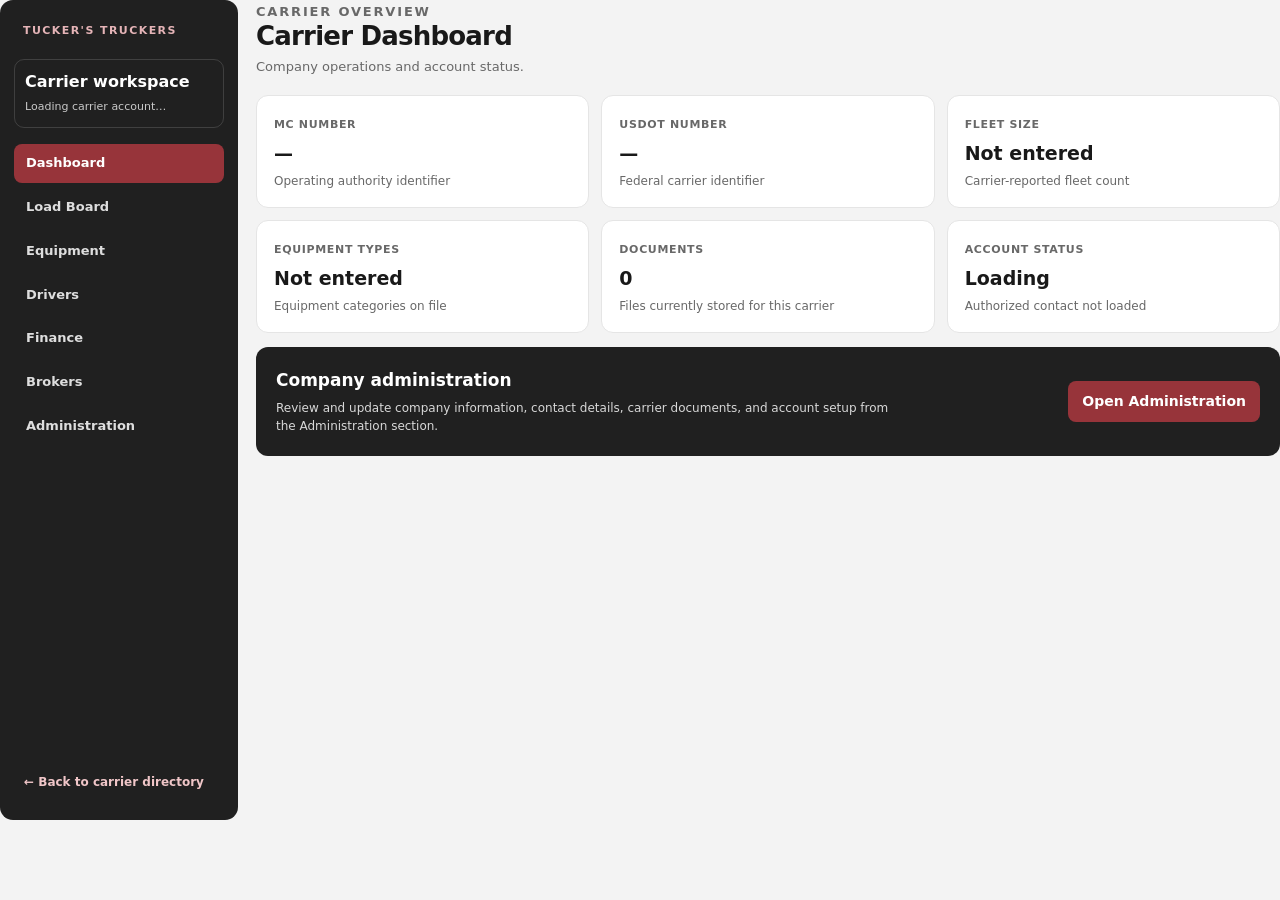
==== portal/carrier-workspace.html @ 8d275044 "Polish admin profile edit control and account email display" ====
<!doctype html>
<html lang="en"><head><meta charset="utf-8"><meta name="viewport" content="width=device-width,initial-scale=1"><meta name="robots" content="noindex,nofollow"><title>Carrier Dashboard | Tucker's Truckers</title>
<style>:root{--red:#97343a;--ink:#191919;--muted:#686868;--line:#e5e5e5}*{box-sizing:border-box}body{margin:0;background:#f5f5f5;color:var(--ink);font:14px/1.55 Inter,system-ui,sans-serif}header{background:#202020;color:#fff;padding:14px max(18px,calc((100% - 1100px)/2));display:flex;justify-content:space-between;gap:12px}header a{color:#fff}main{width:min(1100px,calc(100% - 28px));margin:25px auto}.hero,.card{background:#fff;border:1px solid var(--line);border-radius:13px;padding:21px;margin-bottom:15px}.hero{background:#202020;color:#fff}.hero h1{margin:0}.hero p{color:#ddd;margin:5px 0 0}.grid{display:grid;grid-template-columns:1fr 1fr;gap:12px}.field{min-width:0}.field.full{grid-column:1/-1}label{display:block;font-weight:750;font-size:12px;margin-bottom:5px}input,select{width:100%;font:inherit;padding:10px;border:1px solid #d6d6d6;border-radius:8px}fieldset{border:1px solid var(--line);border-radius:9px;padding:12px}.checks{display:grid;grid-template-columns:repeat(3,1fr);gap:8px}.checks label{font-weight:500;display:flex;gap:6px;align-items:center}.checks input{width:auto}.btn{font:inherit;background:var(--red);color:#fff;border:0;border-radius:8px;padding:10px 14px;font-weight:800;cursor:pointer;text-decoration:none;display:inline-block}.btn.secondary{background:#fff;color:#222;border:1px solid var(--line)}.actions{display:flex;gap:9px;flex-wrap:wrap;margin-top:14px}.notice{padding:12px;background:#f7eeee;color:#793238;border-radius:8px;margin-bottom:14px}.muted{color:var(--muted);font-size:12px}.doc{display:flex;justify-content:space-between;gap:12px;padding:10px 0;border-top:1px solid var(--line)}a{color:var(--red)}[hidden]{display:none!important}@media(max-width:650px){.grid{grid-template-columns:1fr}.field.full{grid-column:auto}.checks{grid-template-columns:1fr 1fr}}
body{background:#f3f3f3}
.carrier-workspace-shell{display:grid;grid-template-columns:238px minmax(0,1fr);gap:18px;width:100%;max-width:none;margin:0;padding:0;align-items:start}
.carrier-workspace-nav{background:#202020;color:#fff;border-radius:13px;padding:18px 14px;min-height:calc(100vh - 80px);display:flex;flex-direction:column;gap:16px}
.carrier-nav-brand{font-size:11px;font-weight:900;letter-spacing:.13em;color:#e5b4b7;padding:4px 9px}
.carrier-identity{padding:12px 10px;border:1px solid #ffffff24;border-radius:10px;min-width:0}
.carrier-identity strong{display:block;font-size:16px;line-height:1.3;overflow-wrap:anywhere}
.carrier-identity span{display:block;color:#c9c9c9;font-size:11px;margin-top:5px;overflow-wrap:anywhere}
.carrier-nav-list{display:grid;gap:5px}
.carrier-nav-button{width:100%;border:0;background:transparent;color:#dedede;text-align:left;padding:11px 12px;border-radius:8px;font:inherit;font-size:13px;font-weight:700;line-height:1.3;cursor:pointer}
.carrier-nav-button:hover{background:#ffffff12;color:#fff}
.carrier-nav-button.active{background:#97343a;color:#fff}
.carrier-nav-back{margin-top:auto;color:#f0c6c8;text-decoration:none;font-size:12px;font-weight:750;padding:10px}
.carrier-workspace-content{min-width:0}
.workspace-panel[hidden]{display:none!important}
.workspace-heading{display:flex;justify-content:space-between;align-items:flex-start;gap:16px;margin:2px 0 18px}
.workspace-heading h1{font-size:26px;line-height:1.15;margin:0 0 5px;letter-spacing:-.03em}
.workspace-heading p{margin:0;color:var(--muted);font-size:13px}
.workspace-eyebrow{color:var(--red);font-size:10px;font-weight:900;letter-spacing:.14em;margin:0 0 7px}
.summary-grid{display:grid;grid-template-columns:repeat(3,minmax(0,1fr));gap:12px;margin-bottom:14px}
.summary-card{background:#fff;border:1px solid var(--line);border-radius:12px;padding:17px;min-width:0}
.summary-card .label{color:var(--muted);font-size:11px;font-weight:800;letter-spacing:.06em;text-transform:uppercase}
.summary-card strong{display:block;font-size:19px;line-height:1.25;margin-top:7px;overflow-wrap:anywhere}
.summary-card p{margin:6px 0 0;color:var(--muted);font-size:12px;overflow-wrap:anywhere}
.dashboard-callout{background:#202020;color:#fff;border-radius:12px;padding:20px;display:flex;justify-content:space-between;align-items:center;gap:18px;margin-bottom:14px}
.dashboard-callout h2{font-size:17px;margin:0 0 5px}
.dashboard-callout p{font-size:12px;color:#d8d8d8;margin:0;max-width:620px}
.dashboard-callout .btn{white-space:nowrap}
.workspace-placeholder{background:#fff;border:1px solid var(--line);border-radius:12px;padding:24px;min-height:180px}
.workspace-placeholder h2{font-size:18px;margin:0 0 8px}
.workspace-placeholder p{color:var(--muted);font-size:13px;max-width:700px;margin:0}
.profile-summary-section+ .profile-summary-section{margin-top:20px;padding-top:18px;border-top:1px solid var(--line)}.profile-summary-section h2{font-size:15px;margin:0 0 11px}.profile-summary-grid{display:grid;grid-template-columns:repeat(3,minmax(0,1fr));gap:9px}.profile-summary-item{background:#f1f1f1;border:1px solid #e5e5e5;border-radius:9px;padding:11px 13px;min-width:0}.profile-summary-item span{display:block;color:var(--muted);font-size:10px;font-weight:800;letter-spacing:.04em;text-transform:uppercase}.profile-summary-item strong{display:block;margin-top:4px;font-size:13px;overflow-wrap:anywhere;color:#555;font-weight:700}#company-profile .card{padding:22px}#company-profile .workspace-heading{align-items:center}@media(max-width:800px){.profile-summary-grid{grid-template-columns:repeat(2,minmax(0,1fr))}}@media(max-width:520px){.profile-summary-grid{grid-template-columns:1fr}}#admin-panel .workspace-heading{margin-bottom:16px}
#admin-panel .card{margin-bottom:14px}
@media(max-width:900px){.carrier-workspace-shell{grid-template-columns:190px minmax(0,1fr)}.summary-grid{grid-template-columns:repeat(2,minmax(0,1fr))}}
@media(max-width:650px){.carrier-workspace-shell{grid-template-columns:1fr}.carrier-workspace-nav{min-height:0;padding:12px}.carrier-nav-list{grid-template-columns:repeat(2,minmax(0,1fr))}.carrier-nav-back{margin-top:0}.summary-grid{grid-template-columns:1fr}.workspace-heading{flex-direction:column}.dashboard-callout{align-items:flex-start;flex-direction:column}}
</style></head><body>
<main class="carrier-workspace-shell">
<aside class="carrier-workspace-nav" aria-label="Carrier workspace navigation">
 <div class="carrier-nav-brand">TUCKER'S TRUCKERS</div>
 <div class="carrier-identity"><strong id="title">Carrier workspace</strong><span id="subtitle">Loading carrier account…</span></div>
 <nav class="carrier-nav-list" aria-label="Carrier sections">
  <button class="carrier-nav-button active" type="button" data-panel="dashboard-panel">Dashboard</button>
  <button class="carrier-nav-button" type="button" data-panel="loads-panel">Load Board</button>
  <button class="carrier-nav-button" type="button" data-panel="equipment-panel">Equipment</button>
  <button class="carrier-nav-button" type="button" data-panel="drivers-panel">Drivers</button>
  <button class="carrier-nav-button" type="button" data-panel="finance-panel">Finance</button>
  <button class="carrier-nav-button" type="button" data-panel="brokers-panel">Brokers</button>
  <button class="carrier-nav-button" type="button" data-panel="company-profile">Administration</button>
 </nav>
 <a class="carrier-nav-back" href="carriers.html">← Back to carrier directory</a>
</aside>
<div class="carrier-workspace-content">
 <div id="notice" class="notice" hidden role="status" aria-live="polite"></div>
 <section id="dashboard-panel" class="workspace-panel">
  <div class="workspace-heading"><div><p class="workspace-eyebrow">CARRIER OVERVIEW</p><h1 id="dashboard-title">Carrier Dashboard</h1><p id="dashboard-subtitle">Company operations and account status.</p></div></div>
  <div class="summary-grid">
   <article class="summary-card"><span class="label">MC Number</span><strong id="summary-mc">—</strong><p>Operating authority identifier</p></article>
   <article class="summary-card"><span class="label">USDOT Number</span><strong id="summary-dot">—</strong><p>Federal carrier identifier</p></article>
   <article class="summary-card"><span class="label">Fleet Size</span><strong id="summary-fleet">Not entered</strong><p>Carrier-reported fleet count</p></article>
   <article class="summary-card"><span class="label">Equipment Types</span><strong id="summary-equipment">Not entered</strong><p>Equipment categories on file</p></article>
   <article class="summary-card"><span class="label">Documents</span><strong id="summary-docs">0</strong><p>Files currently stored for this carrier</p></article>
   <article class="summary-card"><span class="label">Account Status</span><strong id="summary-status">Loading</strong><p id="summary-contact">Authorized contact not loaded</p></article>
  </div>
  <div class="dashboard-callout"><div><h2>Company administration</h2><p>Review and update company information, contact details, carrier documents, and account setup from the Administration section.</p></div><button class="btn" type="button" data-open-panel="company-profile">Open Administration</button></div>
 </section>
 <section id="loads-panel" class="workspace-panel" hidden><div class="workspace-heading"><div><p class="workspace-eyebrow">OPERATIONS</p><h1>Load Board</h1><p>Loads assigned to this carrier.</p></div></div><div class="workspace-placeholder"><h2>Carrier load management is not connected yet</h2><p>This workspace section is reserved for carrier-specific loads, dispatch status, pickup and delivery details, rates, and accessorial tracking. No load records or carrier assignments are being created in this phase.</p></div></section>
 <section id="equipment-panel" class="workspace-panel" hidden><div class="workspace-heading"><div><p class="workspace-eyebrow">FLEET MANAGEMENT</p><h1>Equipment</h1><p>Individual trucks and trailers belonging to this carrier.</p></div></div><div class="workspace-placeholder"><h2>Individual equipment records are not connected yet</h2><p>The current account stores fleet size and equipment categories only. Individual truck and trailer records, VINs, plates, dimensions, photos, and documents will be added in a later phase.</p></div></section>
 <section id="drivers-panel" class="workspace-panel" hidden><div class="workspace-heading"><div><p class="workspace-eyebrow">PEOPLE</p><h1>Drivers</h1><p>Driver profiles and supporting documents.</p></div></div><div class="workspace-placeholder"><h2>Carrier-specific driver management is not connected yet</h2><p>The existing driver profile workflow is not yet connected to this selected-carrier workspace. No driver data is being displayed or changed here.</p></div></section>
 <section id="finance-panel" class="workspace-panel" hidden><div class="workspace-heading"><div><p class="workspace-eyebrow">FINANCIALS</p><h1>Revenue</h1><p>Weekly, monthly, and yearly company revenue with driver-level summaries.</p></div></div><div class="workspace-placeholder"><h2>Revenue reporting is not connected yet</h2><p>Weekly, monthly, yearly, and driver-level revenue summaries require completed load records and a carrier-scoped reporting data model.</p></div></section>
 <section id="brokers-panel" class="workspace-panel" hidden><div class="workspace-heading"><div><p class="workspace-eyebrow">RELATIONSHIPS</p><h1>Brokers</h1><p>Broker history, performance, and preferred contacts.</p></div></div><div class="workspace-placeholder"><h2>Broker history is not connected yet</h2><p>This section will eventually organize broker activity, load count, revenue, RPM, contacts, and carrier preferences. No broker records are currently stored in this workspace.</p></div></section>
 <section id="load-lookup-panel" class="workspace-panel" hidden><div class="workspace-heading"><div><p class="workspace-eyebrow">LOAD SEARCH</p><h1>Load Lookup</h1><p>Search loads using pickup, delivery, date, broker, PO number, distance, and rate-per-mile filters.</p></div></div><div class="workspace-placeholder"><h2>Historical and live load lookup is not connected yet</h2><p>Search filters and load records will be connected after the carrier-scoped load data model and load-board provider are configured.</p></div></section>
 <section id="dispatch-invoices-panel" class="workspace-panel" hidden><div class="workspace-heading"><div><p class="workspace-eyebrow">FINANCE</p><h1>Dispatch Invoices</h1><p>Invoice dates, due dates, amounts, and itemized load receipts.</p></div></div><div class="workspace-placeholder"><h2>Dispatch invoice history is not connected yet</h2><p>Carrier-visible invoice records and itemized load receipts require the dispatch billing workflow and carrier-scoped invoice access.</p></div></section>
 <section id="factoring-invoices-panel" class="workspace-panel" hidden><div class="workspace-heading"><div><p class="workspace-eyebrow">FINANCE</p><h1>Factoring Invoices</h1><p>Delivered loads ready to submit to the carrier's factoring company.</p></div></div><div class="workspace-placeholder"><h2>Factoring-ready load records are not connected yet</h2><p>Delivery date, broker, broker MC, PO number, amount, and notes will appear when factoring eligibility and load paperwork are connected.</p></div></section>
 <section id="expenses-panel" class="workspace-panel" hidden><div class="workspace-heading"><div><p class="workspace-eyebrow">FINANCE</p><h1>Expenses</h1><p>Company and driver expense records.</p></div></div><div class="workspace-placeholder"><h2>Expense tracking is not connected yet</h2><p>Expense entries, categories, dates, notes, and receipt uploads require a carrier-scoped expense workflow.</p></div></section>
 <section id="preferred-contacts-panel" class="workspace-panel" hidden><div class="workspace-heading"><div><p class="workspace-eyebrow">BROKER NETWORK</p><h1>Preferred Contacts</h1><p>Save broker and brokerage contacts, phone numbers, email addresses, and notes about preferred lanes or consistent freight.</p></div></div><div class="workspace-placeholder"><h2>Preferred broker contacts are not connected yet</h2><p>Saved contacts and relationship notes will be available after the carrier contact book is connected.</p></div></section>
 <section id="company-profile" class="workspace-panel" hidden>
  <div class="workspace-heading"><div><p class="workspace-eyebrow">ADMINISTRATION</p><h1>Company Profile</h1><p>Approved company and primary account-holder information for this carrier.</p></div><button class="btn secondary" type="button" id="edit-profile" title="Edit company profile" aria-label="Edit company profile">✎</button></div>
  <section class="card">
   <div id="profile-summary" class="profile-summary-grid"><div class="muted">Loading company information…</div></div>
   <form id="profile-form" hidden>
    <div class="grid">
     <div class="field"><label>Company name</label><input id="business_name"></div><div class="field"><label>DBA name</label><input id="dba_name"></div>
     <div class="field"><label>MC number</label><input id="mc_number"></div><div class="field"><label>USDOT number</label><input id="dot_number"></div>
     <div class="field"><label>Primary account holder</label><input id="contact_name"></div><div class="field"><label>Portal account email</label><input id="account_email" type="email" disabled></div>
     <div class="field"><label>Business phone</label><input id="phone"></div><div class="field"><label>Business email</label><input id="fmcsa_email" type="email"></div>
     <div class="field full"><label>Business address</label><input id="fmcsa_address"></div>
     <div class="field"><label>Account holder phone</label><input id="personal_phone"></div><div class="field"><label>Account holder email</label><input id="personal_email" type="email"></div>
     <div class="field full"><label>Account holder mailing address</label><input id="personal_address"></div>
     <div class="field"><label>Fleet size</label><input id="fleet_size" type="number" min="1"></div><div class="field"><label>Secondary phone</label><input id="secondary_phone"></div>
     <div class="field full"><fieldset><legend>Equipment types</legend><div class="checks" id="equipment"></div></fieldset></div>
    </div>
    <div class="actions"><button class="btn" type="submit" id="save">Save changes</button><button class="btn secondary" type="button" id="cancel-profile-edit">Cancel</button><button class="btn secondary" type="button" id="send-email" hidden>Send setup email</button></div>
   </form>
  </section>
 </section>
 <section id="company-documents" class="workspace-panel" hidden>
  <div class="workspace-heading"><div><p class="workspace-eyebrow">ADMINISTRATION</p><h1>Company Documents</h1><p>Review and manage documents stored against this carrier account.</p></div></div>
  <section class="card" id="carrier-documents-card"><h2>Carrier documents &amp; paperwork</h2><p class="muted">COIs, W-9s, authority documents, signed agreements, NOAs, cab cards, and other carrier files.</p>
   <div class="grid"><div class="field"><label>Document type</label><select id="doc-type"><option value="insurance">Certificate of Insurance</option><option value="w9">W-9</option><option value="operating_authority">Operating Authority</option><option value="voided_check">Voided Check</option><option value="noa">Notice of Assignment</option><option value="cab_card">Cab Card</option><option value="additional_certificate">Additional Certificate</option><option value="other">Signed Carrier Agreement / Other</option></select></div><div class="field"><label>Choose file</label><input id="doc-file" type="file" accept=".pdf,.jpg,.jpeg,.png"></div></div>
   <div class="actions"><button class="btn" id="upload" type="button">Upload document</button></div><div id="documents" style="margin-top:14px"></div>
  </section>
  <section class="card" id="approval-card" hidden><h2>Self-submitted carrier approval</h2><p class="muted">Review the submitted information above, upload the signed agreement under Documents, then approve access here. No password setup email is required for this workflow.</p><div class="actions"><button class="btn" id="approve" type="button">Approve carrier &amp; unlock portal</button></div></section>
 </section>
</div></main>
<script type="module">import{createClient}from'https://esm.sh/@supabase/supabase-js@2';const s=createClient('https://bvrlpwkzqmqfcupqjugf.supabase.co','sb_publishable_rK1mYtBCgePRh9gqrn_hwA_7a_zxOLZ');const $=id=>document.getElementById(id);const id=new URLSearchParams(location.search).get('id');const equipmentOptions=['Dry Van','Reefer','Flatbed','Conestoga','Hot Shot','Tanker','Box Truck','Power Only'];let profile=null,onboarding=null,documentCount=0,accountEmail='';function note(t,err=false){$('notice').textContent=t;$('notice').hidden=false;$('notice').style.background=err?'#fff0f0':'#f7eeee'}function updateOverview(){
 const p=profile||{};
 $('dashboard-title').textContent=p.business_name||'Carrier Dashboard';
 $('dashboard-subtitle').textContent='Company workspace'+(p.business_name?' for '+p.business_name:'')+'.';
 $('summary-mc').textContent=p.mc_number||'—';
 $('summary-dot').textContent=p.dot_number||'—';
 $('summary-fleet').textContent=p.fleet_size?String(p.fleet_size):'Not entered';
 const equipment=p.equipment||p.equipment_types||[];
 $('summary-equipment').textContent=equipment.length?equipment.join(', '):'Not entered';
 $('summary-docs').textContent=String(documentCount);
 $('summary-status').textContent=onboarding?.review_status==='approved'?'Approved':onboarding?.review_status==='pending'?'Pending approval':p.onboarding_mode==='admin_assisted'?'Manual setup':'Account on file';
 $('summary-contact').textContent=p.contact_name||p.contact_email||'Contact not entered';
}
function renderProfileSummary(){
 const box=$('profile-summary');if(!box)return;box.replaceChildren();
 const groups=[
  ['Company information',[['Legal business name',profile?.business_name],['DBA',profile?.dba_name],['MC number',profile?.mc_number],['USDOT number',profile?.dot_number],['Business address',profile?.fmcsa_address],['Business phone',profile?.phone],['Business email',profile?.fmcsa_email]]],
  ['Primary account holder',[['Name',profile?.contact_name],['Portal login email',$('account_email')?.value],['Personal email',profile?.personal_email||profile?.contact_email],['Phone',profile?.personal_phone||profile?.cell_phone],['Mailing address',profile?.personal_address||profile?.mailing_address]]]
 ];
 for(const [heading,fields] of groups){const section=document.createElement('section');section.className='profile-summary-section';const h=document.createElement('h2');h.textContent=heading;section.append(h);const grid=document.createElement('div');grid.className='profile-summary-grid';for(const [label,value] of fields){const item=document.createElement('div');item.className='profile-summary-item';const name=document.createElement('span');name.textContent=label;const val=document.createElement('strong');val.textContent=value||'Not provided';item.append(name,val);grid.append(item)}section.append(grid);box.append(section)}
}
function fillProfileForm(){
 for(const key of ['business_name','dba_name','mc_number','dot_number','contact_name','phone','fmcsa_email','fmcsa_address','personal_phone','personal_email','personal_address','fleet_size','secondary_phone'])$(key).value=profile?.[key]??'';
 $('account_email').value=accountEmail||$('account_email').value;
 $('equipment').querySelectorAll('input').forEach(input=>input.checked=(profile?.equipment||profile?.equipment_types||[]).includes(input.value));
}
$('edit-profile').addEventListener('click',()=>{$('profile-form').hidden=false;$('profile-summary').hidden=true;$('edit-profile').hidden=true;fillProfileForm()});
$('cancel-profile-edit').addEventListener('click',()=>{$('profile-form').hidden=true;$('profile-summary').hidden=false;$('edit-profile').hidden=false;fillProfileForm()});
function showWorkspacePanel(panelId){
 document.querySelectorAll('.workspace-panel').forEach(panel=>{panel.hidden=panel.id!==panelId});
 document.querySelectorAll('.carrier-nav-button').forEach(button=>button.classList.toggle('active',button.dataset.panel===panelId));
}
window.addEventListener('message',event=>{
 if(event.origin!==window.location.origin||event.data?.type!=='carrier-workspace:navigate')return;
 showWorkspacePanel(event.data.panelId);
});
document.querySelectorAll('.carrier-nav-button').forEach(button=>button.addEventListener('click',()=>showWorkspacePanel(button.dataset.panel)));
document.querySelectorAll('[data-open-panel]').forEach(button=>button.addEventListener('click',()=>showWorkspacePanel(button.dataset.openPanel)));
showWorkspacePanel('dashboard-panel');
async function init(){if(!id){note('Carrier ID is missing.',true);return}const {data:{session}}=await s.auth.getSession();if(!session){location.replace('index.html');return}const {data:a}=await s.rpc('is_portal_admin');if(a!==true){document.querySelector('main').textContent='Administrator access required.';return}const {data:p,error}=await s.from('carrier_profiles').select('*').eq('user_id',id).maybeSingle();if(error||!p){note(error?.message||'Carrier record not found.',true);return}profile=p;const {data:o}=await s.from('carrier_onboarding').select('*').eq('user_id',id).maybeSingle();onboarding=o;$('title').textContent=p.business_name||'Carrier workspace';$('subtitle').textContent='MC '+(p.mc_number||'—')+' · USDOT '+(p.dot_number||'—')+' · '+(o?.review_status==='pending'?'Pending approval':o?.review_status==='approved'?'Approved':p.onboarding_mode==='admin_assisted'?'Manually added':'Self-service');const {data:{user:authUser}}=await s.auth.getUser();for(const key of ['business_name','dba_name','mc_number','dot_number','contact_name','phone','fmcsa_email','fmcsa_address','personal_phone','personal_email','personal_address','fleet_size','secondary_phone'])$(key).value=p[key]??'';accountEmail=authUser?.email||p.contact_email||'';$('account_email').value=accountEmail;for(const v of equipmentOptions){const label=document.createElement('label');const input=document.createElement('input');input.type='checkbox';input.value=v;input.checked=(p.equipment||p.equipment_types||[]).includes(v);label.append(input,document.createTextNode(v));$('equipment').append(label)}const selfSubmitted=p.onboarding_mode!=='admin_assisted'&&!!o;$('approval-card').hidden=!(selfSubmitted&&o.review_status==='pending');$('send-email').hidden=p.onboarding_mode!=='admin_assisted';renderProfileSummary();await loadDocs();updateOverview()}async function loadDocs(){const {data,error}=await s.from('carrier_documents').select('id,document_type,file_name,file_path,uploaded_at').eq('user_id',id).order('uploaded_at',{ascending:false});const box=$('documents');box.replaceChildren();if(error){box.textContent=error.message;documentCount=0;updateOverview();return}documentCount=data?.length||0;updateOverview();if(!data?.length){box.textContent='No documents uploaded yet.';return}for(const d of data){const row=document.createElement('div');row.className='doc';const name=document.createElement('span');name.textContent=d.file_name+' · '+d.document_type;const a=document.createElement('a');a.href='#';a.textContent='Open';a.onclick=async e=>{e.preventDefault();const {data:u,error}=await s.storage.from('carrier-documents').createSignedUrl(d.file_path,300);if(error)note(error.message,true);else window.open(u.signedUrl,'_blank','noopener')};row.append(name,a);box.append(row)}}$('profile-form').addEventListener('submit',async e=>{e.preventDefault();const payload={};for(const key of ['business_name','dba_name','mc_number','dot_number','contact_name','phone','fmcsa_email','fmcsa_address','personal_phone','personal_email','personal_address','secondary_phone'])payload[key]=$(key).value.trim()||null;payload.fleet_size=$('fleet_size').value?Number($('fleet_size').value):null;payload.equipment=[...$('equipment').querySelectorAll('input:checked')].map(x=>x.value);const {error}=await s.from('carrier_profiles').update({...payload,updated_at:new Date().toISOString()}).eq('user_id',id);if(error)note('Could not save carrier details: '+error.message,true);else{note('Carrier details saved.');profile={...profile,...payload};$('title').textContent=payload.business_name||'Carrier workspace';renderProfileSummary();$('profile-form').hidden=true;$('profile-summary').hidden=false;$('edit-profile').hidden=false;updateOverview()}});$('upload').addEventListener('click',async()=>{const f=$('doc-file').files[0];if(!f)return note('Choose a file first.',true);if(!['application/pdf','image/jpeg','image/png'].includes(f.type)||f.size>50*1024*1024)return note('Use a PDF, JPG, or PNG no larger than 50 MB.',true);const path=id+'/'+$('doc-type').value+'-'+crypto.randomUUID()+'-'+f.name.replace(/[^a-zA-Z0-9._-]+/g,'-');const {error:u}=await s.storage.from('carrier-documents').upload(path,f,{contentType:f.type,upsert:false});if(u)return note(u.message,true);const storedName=$('doc-type').value==='other'?'SIGNED-AGREEMENT__'+f.name:f.name;const {error:d}=await s.from('carrier_documents').insert({user_id:id,document_type:$('doc-type').value,file_name:storedName,file_path:path,content_type:f.type});if(d){await s.storage.from('carrier-documents').remove([path]);return note(d.message,true)}$('doc-file').value='';note('Document uploaded.');await loadDocs()});$('approve').addEventListener('click',async()=>{const {data:docs}=await s.from('carrier_documents').select('id').eq('user_id',id).like('file_name','SIGNED-AGREEMENT__%');if(!docs?.length)return note('Upload the signed carrier agreement first using “Signed Carrier Agreement”.',true);const now=new Date().toISOString();const {error:p}=await s.from('portal_setup_progress').upsert({user_id:id,agreement_status:'signed',agreement_signed_at:now,updated_at:now},{onConflict:'user_id'});if(p)return note('Agreement progress could not be saved: '+p.message,true);const {error:a}=await s.from('carrier_onboarding').update({agreement_complete:true,review_status:'approved',updated_at:now}).eq('user_id',id);if(a)return note('Carrier approval failed: '+a.message,true);note('Carrier approved. Portal access is now unlocked.');$('approval-card').hidden=true;onboarding={...(onboarding||{}),review_status:'approved'};$('subtitle').textContent='Approved';updateOverview()});$('send-email').addEventListener('click',async()=>{if(!confirm('Send a password setup email to '+($('account_email').value||'this carrier')+'?'))return;const {data,error}=await s.functions.invoke('admin-provision-account',{body:{action:'send_setup_email',target_user_id:id}});if(error||data?.error)return note(data?.error||error.message,true);note('Password setup email requested. Confirm delivery with the carrier.');});await init();</script></body></html>
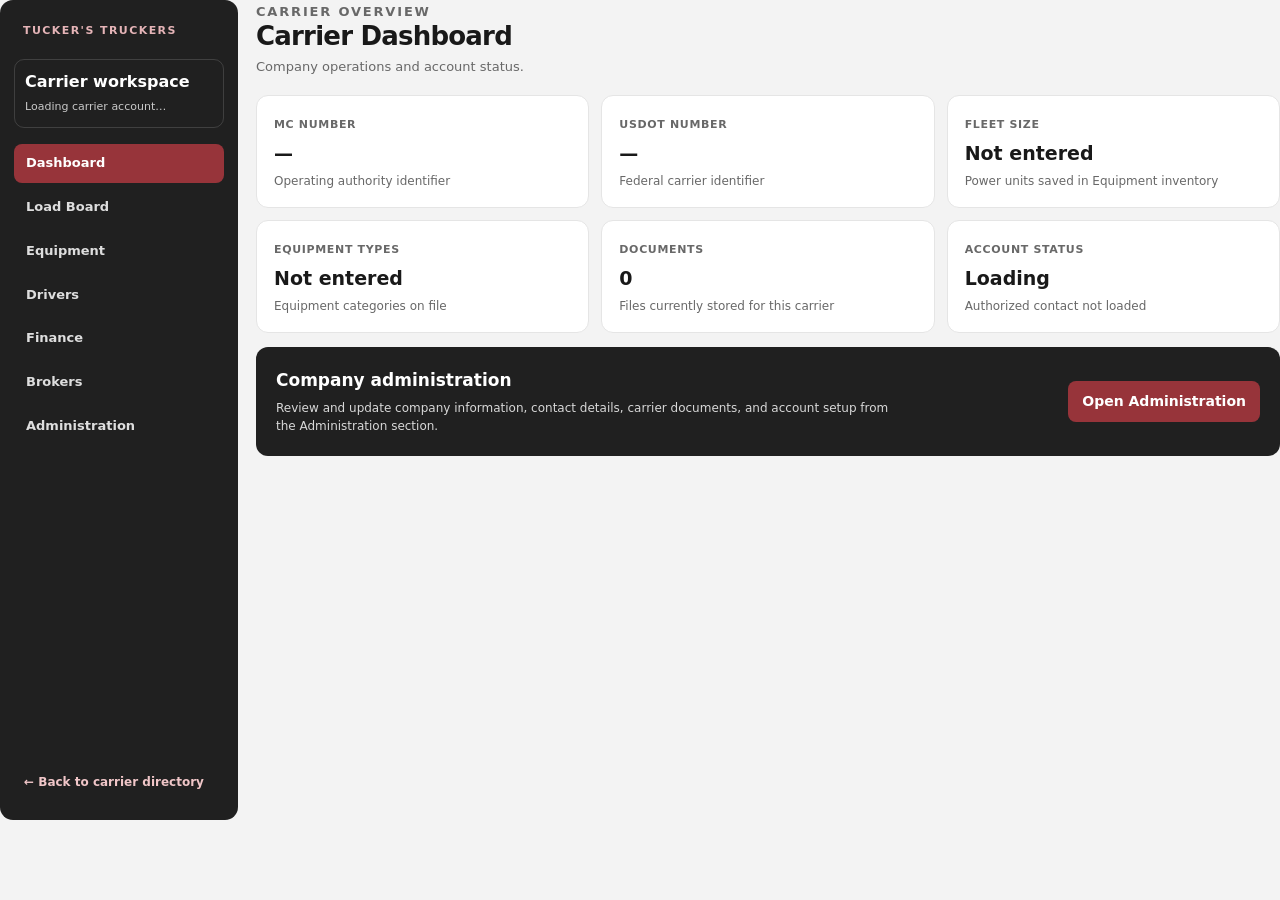
==== commit f31421e1: "Derive fleet size from equipment and split account holder address" ====
--- a/portal/carrier-workspace.html
+++ b/portal/carrier-workspace.html
@@ -1,5 +1,5 @@
 <!doctype html>
-<html lang="en"><head><meta charset="utf-8"><meta name="viewport" content="width=device-width,initial-scale=1"><meta name="robots" content="noindex,nofollow"><title>Carrier Dashboard | Tucker's Truckers</title>
+<html lang="en"><head><meta charset="utf-8"><meta name="viewport" content="width=device-width,initial-scale=1"><meta name="robots" content="noindex,nofollow"><title>Carrier Dashboard | Tucker's Truckers</title><link rel="stylesheet" href="load-board.css">
 <style>:root{--red:#97343a;--ink:#191919;--muted:#686868;--line:#e5e5e5}*{box-sizing:border-box}body{margin:0;background:#f5f5f5;color:var(--ink);font:14px/1.55 Inter,system-ui,sans-serif}header{background:#202020;color:#fff;padding:14px max(18px,calc((100% - 1100px)/2));display:flex;justify-content:space-between;gap:12px}header a{color:#fff}main{width:min(1100px,calc(100% - 28px));margin:25px auto}.hero,.card{background:#fff;border:1px solid var(--line);border-radius:13px;padding:21px;margin-bottom:15px}.hero{background:#202020;color:#fff}.hero h1{margin:0}.hero p{color:#ddd;margin:5px 0 0}.grid{display:grid;grid-template-columns:1fr 1fr;gap:12px}.field{min-width:0}.field.full{grid-column:1/-1}label{display:block;font-weight:750;font-size:12px;margin-bottom:5px}input,select{width:100%;font:inherit;padding:10px;border:1px solid #d6d6d6;border-radius:8px}fieldset{border:1px solid var(--line);border-radius:9px;padding:12px}.checks{display:grid;grid-template-columns:repeat(3,1fr);gap:8px}.checks label{font-weight:500;display:flex;gap:6px;align-items:center}.checks input{width:auto}.btn{font:inherit;background:var(--red);color:#fff;border:0;border-radius:8px;padding:10px 14px;font-weight:800;cursor:pointer;text-decoration:none;display:inline-block}.btn.secondary{background:#fff;color:#222;border:1px solid var(--line)}.actions{display:flex;gap:9px;flex-wrap:wrap;margin-top:14px}.notice{padding:12px;background:#f7eeee;color:#793238;border-radius:8px;margin-bottom:14px}.muted{color:var(--muted);font-size:12px}.doc{display:flex;justify-content:space-between;gap:12px;padding:10px 0;border-top:1px solid var(--line)}a{color:var(--red)}[hidden]{display:none!important}@media(max-width:650px){.grid{grid-template-columns:1fr}.field.full{grid-column:auto}.checks{grid-template-columns:1fr 1fr}}
 body{background:#f3f3f3}
 .carrier-workspace-shell{display:grid;grid-template-columns:238px minmax(0,1fr);gap:18px;width:100%;max-width:none;margin:0;padding:0;align-items:start}
@@ -58,16 +58,16 @@
   <div class="summary-grid">
    <article class="summary-card"><span class="label">MC Number</span><strong id="summary-mc">—</strong><p>Operating authority identifier</p></article>
    <article class="summary-card"><span class="label">USDOT Number</span><strong id="summary-dot">—</strong><p>Federal carrier identifier</p></article>
-   <article class="summary-card"><span class="label">Fleet Size</span><strong id="summary-fleet">Not entered</strong><p>Carrier-reported fleet count</p></article>
+   <article class="summary-card"><span class="label">Fleet Size</span><strong id="summary-fleet">Not entered</strong><p>Power units saved in Equipment inventory</p></article>
    <article class="summary-card"><span class="label">Equipment Types</span><strong id="summary-equipment">Not entered</strong><p>Equipment categories on file</p></article>
    <article class="summary-card"><span class="label">Documents</span><strong id="summary-docs">0</strong><p>Files currently stored for this carrier</p></article>
    <article class="summary-card"><span class="label">Account Status</span><strong id="summary-status">Loading</strong><p id="summary-contact">Authorized contact not loaded</p></article>
   </div>
   <div class="dashboard-callout"><div><h2>Company administration</h2><p>Review and update company information, contact details, carrier documents, and account setup from the Administration section.</p></div><button class="btn" type="button" data-open-panel="company-profile">Open Administration</button></div>
  </section>
- <section id="loads-panel" class="workspace-panel" hidden><div class="workspace-heading"><div><p class="workspace-eyebrow">OPERATIONS</p><h1>Load Board</h1><p>Loads assigned to this carrier.</p></div></div><div class="workspace-placeholder"><h2>Carrier load management is not connected yet</h2><p>This workspace section is reserved for carrier-specific loads, dispatch status, pickup and delivery details, rates, and accessorial tracking. No load records or carrier assignments are being created in this phase.</p></div></section>
- <section id="equipment-panel" class="workspace-panel" hidden><div class="workspace-heading"><div><p class="workspace-eyebrow">FLEET MANAGEMENT</p><h1>Equipment</h1><p>Individual trucks and trailers belonging to this carrier.</p></div></div><div class="workspace-placeholder"><h2>Individual equipment records are not connected yet</h2><p>The current account stores fleet size and equipment categories only. Individual truck and trailer records, VINs, plates, dimensions, photos, and documents will be added in a later phase.</p></div></section>
- <section id="drivers-panel" class="workspace-panel" hidden><div class="workspace-heading"><div><p class="workspace-eyebrow">PEOPLE</p><h1>Drivers</h1><p>Driver profiles and supporting documents.</p></div></div><div class="workspace-placeholder"><h2>Carrier-specific driver management is not connected yet</h2><p>The existing driver profile workflow is not yet connected to this selected-carrier workspace. No driver data is being displayed or changed here.</p></div></section>
+ <section id="loads-panel" class="workspace-panel" hidden><div id="load-board-root"></div></section>
+ <section id="equipment-panel" class="workspace-panel" hidden><div class="workspace-heading"><div><p class="workspace-eyebrow">FLEET MANAGEMENT</p><h1>Equipment</h1><p>Individual trucks and trailers belonging to this carrier.</p></div></div><div id="fleet-equipment-root"></div></section>
+ <section id="drivers-panel" class="workspace-panel" hidden><div class="workspace-heading"><div><p class="workspace-eyebrow">PEOPLE</p><h1>Drivers</h1><p>Driver profiles and supporting documents.</p></div></div><div id="fleet-driver-root"></div></section>
  <section id="finance-panel" class="workspace-panel" hidden><div class="workspace-heading"><div><p class="workspace-eyebrow">FINANCIALS</p><h1>Revenue</h1><p>Weekly, monthly, and yearly company revenue with driver-level summaries.</p></div></div><div class="workspace-placeholder"><h2>Revenue reporting is not connected yet</h2><p>Weekly, monthly, yearly, and driver-level revenue summaries require completed load records and a carrier-scoped reporting data model.</p></div></section>
  <section id="brokers-panel" class="workspace-panel" hidden><div class="workspace-heading"><div><p class="workspace-eyebrow">RELATIONSHIPS</p><h1>Brokers</h1><p>Broker history, performance, and preferred contacts.</p></div></div><div class="workspace-placeholder"><h2>Broker history is not connected yet</h2><p>This section will eventually organize broker activity, load count, revenue, RPM, contacts, and carrier preferences. No broker records are currently stored in this workspace.</p></div></section>
  <section id="load-lookup-panel" class="workspace-panel" hidden><div class="workspace-heading"><div><p class="workspace-eyebrow">LOAD SEARCH</p><h1>Load Lookup</h1><p>Search loads using pickup, delivery, date, broker, PO number, distance, and rate-per-mile filters.</p></div></div><div class="workspace-placeholder"><h2>Historical and live load lookup is not connected yet</h2><p>Search filters and load records will be connected after the carrier-scoped load data model and load-board provider are configured.</p></div></section>
@@ -78,6 +78,19 @@
  <section id="company-profile" class="workspace-panel" hidden>
   <div class="workspace-heading"><div><p class="workspace-eyebrow">ADMINISTRATION</p><h1>Company Profile</h1><p>Approved company and primary account-holder information for this carrier.</p></div><button class="btn secondary" type="button" id="edit-profile" title="Edit company profile" aria-label="Edit company profile">✎</button></div>
   <section class="card">
+   <section class="profile-branding" aria-labelledby="company-logo-heading" style="padding:0 0 18px;margin:0 0 18px;border-bottom:1px solid var(--line)">
+    <h2 id="company-logo-heading">Company Logo</h2>
+    <p class="muted">Upload a PNG or JPG company logo (maximum 5 MB). This logo appears in the carrier’s Dashboard Hero Banner in place of the truck photo.</p>
+    <div style="display:flex;align-items:center;gap:16px;flex-wrap:wrap;margin:12px 0">
+     <img id="company-logo-preview" alt="Current carrier company logo" hidden style="width:180px;height:100px;object-fit:contain;border:1px solid var(--line);border-radius:9px;padding:8px;background:#202020">
+     <span id="company-logo-empty" class="muted">No company logo uploaded.</span>
+    </div>
+    <div class="grid" style="grid-template-columns:minmax(0,1fr) auto;align-items:end">
+     <div class="field"><label for="company-logo-file">Company Logo file</label><input id="company-logo-file" type="file" accept=".png,.jpg,.jpeg,image/png,image/jpeg"></div>
+     <div class="actions" style="margin:0"><button class="btn" id="company-logo-upload" type="button">Upload logo</button><button class="btn secondary" id="company-logo-remove" type="button" hidden>Remove logo</button></div>
+    </div>
+    <p id="company-logo-status" class="muted" role="status" style="margin:10px 0 0"></p>
+   </section>
    <div id="profile-summary" class="profile-summary-grid"><div class="muted">Loading company information…</div></div>
    <form id="profile-form" hidden>
     <div class="grid">
@@ -87,8 +100,11 @@
      <div class="field"><label>Business phone</label><input id="phone"></div><div class="field"><label>Business email</label><input id="fmcsa_email" type="email"></div>
      <div class="field full"><label>Business address</label><input id="fmcsa_address"></div>
      <div class="field"><label>Account holder phone</label><input id="personal_phone"></div><div class="field"><label>Account holder email</label><input id="personal_email" type="email"></div>
-     <div class="field full"><label>Account holder mailing address</label><input id="personal_address"></div>
-     <div class="field"><label>Fleet size</label><input id="fleet_size" type="number" min="1"></div><div class="field"><label>Secondary phone</label><input id="secondary_phone"></div>
+     <div class="field"><label>Account holder street address</label><input id="personal_address_street" autocomplete="address-line1"></div>
+     <div class="field"><label>Account holder city</label><input id="personal_address_city" autocomplete="address-level2"></div>
+     <div class="field"><label>Account holder state</label><input id="personal_address_state" maxlength="2" autocomplete="address-level1"></div>
+     <div class="field"><label>Account holder ZIP code</label><input id="personal_address_zip" autocomplete="postal-code"></div>
+     <div class="field"><label>Secondary phone</label><input id="secondary_phone"></div>
      <div class="field full"><fieldset><legend>Equipment types</legend><div class="checks" id="equipment"></div></fieldset></div>
     </div>
     <div class="actions"><button class="btn" type="submit" id="save">Save changes</button><button class="btn secondary" type="button" id="cancel-profile-edit">Cancel</button><button class="btn secondary" type="button" id="send-email" hidden>Send setup email</button></div>
@@ -104,19 +120,58 @@
   <section class="card" id="approval-card" hidden><h2>Self-submitted carrier approval</h2><p class="muted">Review the submitted information above, upload the signed agreement under Documents, then approve access here. No password setup email is required for this workflow.</p><div class="actions"><button class="btn" id="approve" type="button">Approve carrier &amp; unlock portal</button></div></section>
  </section>
 </div></main>
-<script type="module">import{createClient}from'https://esm.sh/@supabase/supabase-js@2';const s=createClient('https://bvrlpwkzqmqfcupqjugf.supabase.co','sb_publishable_rK1mYtBCgePRh9gqrn_hwA_7a_zxOLZ');const $=id=>document.getElementById(id);const id=new URLSearchParams(location.search).get('id');const equipmentOptions=['Dry Van','Reefer','Flatbed','Conestoga','Hot Shot','Tanker','Box Truck','Power Only'];let profile=null,onboarding=null,documentCount=0,accountEmail='';function note(t,err=false){$('notice').textContent=t;$('notice').hidden=false;$('notice').style.background=err?'#fff0f0':'#f7eeee'}function updateOverview(){
+<script type="module">import{createClient}from'https://esm.sh/@supabase/supabase-js@2';import{initFleetManager}from'./fleet-manager.js';import{initLoadBoard}from'./load-board.js';const s=createClient('https://bvrlpwkzqmqfcupqjugf.supabase.co','sb_publishable_rK1mYtBCgePRh9gqrn_hwA_7a_zxOLZ');const $=id=>document.getElementById(id);const id=new URLSearchParams(location.search).get('id');const equipmentOptions=['Dry Van','Reefer','Flatbed','Conestoga','Hot Shot','Tanker','Box Truck','Power Only'];let profile=null,onboarding=null,documentCount=0,accountEmail='',fleetSize=0;
+function splitMailingAddress(value=''){const parts=String(value||'').split(',').map(x=>x.trim()).filter(Boolean);if(!parts.length)return {street:'',city:'',state:'',zip:''};let street='',city='',stateZip='';if(parts.length>=3){street=parts.slice(0,-2).join(', ');city=parts[parts.length-2];stateZip=parts[parts.length-1];}else if(parts.length===2){city=parts[0];stateZip=parts[1];}else{street=parts[0];}const m=stateZip.match(/^([A-Za-z]{2})\s*(.*)$/);return {street,city,state:m?.[1]||'',zip:m?.[2]||''};}
+function joinMailingAddress(street,city,state,zip){return [street.trim(),city.trim(),[state.trim().toUpperCase(),zip.trim()].filter(Boolean).join(' ')].filter(Boolean).join(', ');}
+function updateFleetMetric(count){fleetSize=Number(count)||0;$('summary-fleet').textContent=String(fleetSize);}function note(t,err=false){$('notice').textContent=t;$('notice').hidden=false;$('notice').style.background=err?'#fff0f0':'#f7eeee'}function updateOverview(){
  const p=profile||{};
  $('dashboard-title').textContent=p.business_name||'Carrier Dashboard';
  $('dashboard-subtitle').textContent='Company workspace'+(p.business_name?' for '+p.business_name:'')+'.';
  $('summary-mc').textContent=p.mc_number||'—';
  $('summary-dot').textContent=p.dot_number||'—';
- $('summary-fleet').textContent=p.fleet_size?String(p.fleet_size):'Not entered';
+ $('summary-fleet').textContent=String(fleetSize);
  const equipment=p.equipment||p.equipment_types||[];
  $('summary-equipment').textContent=equipment.length?equipment.join(', '):'Not entered';
  $('summary-docs').textContent=String(documentCount);
  $('summary-status').textContent=onboarding?.review_status==='approved'?'Approved':onboarding?.review_status==='pending'?'Pending approval':p.onboarding_mode==='admin_assisted'?'Manual setup':'Account on file';
  $('summary-contact').textContent=p.contact_name||p.contact_email||'Contact not entered';
 }
+
+async function loadCompanyLogo(){
+ const preview=$('company-logo-preview'),empty=$('company-logo-empty'),remove=$('company-logo-remove');
+ preview.hidden=true;preview.removeAttribute('src');empty.hidden=false;remove.hidden=true;
+ const {data:branding,error}=await s.from('carrier_branding').select('logo_path').eq('user_id',id).maybeSingle();
+ if(error){$('company-logo-status').textContent='Could not load company logo: '+error.message;return null}
+ if(!branding?.logo_path){$('company-logo-status').textContent='';return null}
+ const {data:link,error:linkError}=await s.storage.from('carrier-documents').createSignedUrl(branding.logo_path,3600);
+ if(linkError){$('company-logo-status').textContent='Could not open company logo: '+linkError.message;return null}
+ preview.src=link.signedUrl;preview.hidden=false;empty.hidden=true;remove.hidden=false;
+ $('company-logo-status').textContent='Current company logo is saved.';
+ return branding.logo_path;
+}
+$('company-logo-upload').addEventListener('click',async()=>{
+ const file=$('company-logo-file').files[0];
+ if(!file)return note('Choose a PNG or JPG company logo first.',true);
+ if(!['image/png','image/jpeg'].includes(file.type)||file.size>5*1024*1024)return note('Use a PNG or JPG image no larger than 5 MB.',true);
+ const button=$('company-logo-upload');button.disabled=true;button.textContent='Uploading…';
+ const oldPath=await loadCompanyLogo();
+ const extension=file.type==='image/png'?'png':'jpg';
+ const path=id+'/company-logo/'+crypto.randomUUID()+'.'+extension;
+ const {error:uploadError}=await s.storage.from('carrier-documents').upload(path,file,{contentType:file.type,upsert:false});
+ if(uploadError){note('Company logo upload failed: '+uploadError.message,true);button.disabled=false;button.textContent='Upload logo';return}
+ const {error:saveError}=await s.from('carrier_branding').upsert({user_id:id,logo_path:path,updated_at:new Date().toISOString()},{onConflict:'user_id'});
+ if(saveError){await s.storage.from('carrier-documents').remove([path]);note('Logo uploaded but its company branding record could not be saved: '+saveError.message,true);button.disabled=false;button.textContent='Upload logo';return}
+ if(oldPath&&oldPath!==path)await s.storage.from('carrier-documents').remove([oldPath]);
+ $('company-logo-file').value='';await loadCompanyLogo();note('Company logo saved. It will appear in this carrier’s Dashboard Hero Banner.');button.disabled=false;button.textContent='Upload logo';
+});
+$('company-logo-remove').addEventListener('click',async()=>{
+ if(!confirm('Remove this company logo from the carrier dashboard?'))return;
+ const oldPath=await loadCompanyLogo();if(!oldPath)return;
+ const {error}=await s.from('carrier_branding').update({logo_path:null,updated_at:new Date().toISOString()}).eq('user_id',id);
+ if(error)return note('Could not remove company logo: '+error.message,true);
+ await s.storage.from('carrier-documents').remove([oldPath]);await loadCompanyLogo();note('Company logo removed. The original Hero Banner truck photo will display again.');
+});
+
 function renderProfileSummary(){
  const box=$('profile-summary');if(!box)return;box.replaceChildren();
  const groups=[
@@ -126,7 +181,9 @@
  for(const [heading,fields] of groups){const section=document.createElement('section');section.className='profile-summary-section';const h=document.createElement('h2');h.textContent=heading;section.append(h);const grid=document.createElement('div');grid.className='profile-summary-grid';for(const [label,value] of fields){const item=document.createElement('div');item.className='profile-summary-item';const name=document.createElement('span');name.textContent=label;const val=document.createElement('strong');val.textContent=value||'Not provided';item.append(name,val);grid.append(item)}section.append(grid);box.append(section)}
 }
 function fillProfileForm(){
- for(const key of ['business_name','dba_name','mc_number','dot_number','contact_name','phone','fmcsa_email','fmcsa_address','personal_phone','personal_email','personal_address','fleet_size','secondary_phone'])$(key).value=profile?.[key]??'';
+ for(const key of ['business_name','dba_name','mc_number','dot_number','contact_name','phone','fmcsa_email','fmcsa_address','personal_phone','personal_email','secondary_phone'])$(key).value=profile?.[key]??'';
+ const address=splitMailingAddress(profile?.personal_address||profile?.mailing_address||'');
+ $('personal_address_street').value=address.street;$('personal_address_city').value=address.city;$('personal_address_state').value=address.state;$('personal_address_zip').value=address.zip;
  $('account_email').value=accountEmail||$('account_email').value;
  $('equipment').querySelectorAll('input').forEach(input=>input.checked=(profile?.equipment||profile?.equipment_types||[]).includes(input.value));
 }
@@ -143,4 +200,5 @@
 document.querySelectorAll('.carrier-nav-button').forEach(button=>button.addEventListener('click',()=>showWorkspacePanel(button.dataset.panel)));
 document.querySelectorAll('[data-open-panel]').forEach(button=>button.addEventListener('click',()=>showWorkspacePanel(button.dataset.openPanel)));
 showWorkspacePanel('dashboard-panel');
-async function init(){if(!id){note('Carrier ID is missing.',true);return}const {data:{session}}=await s.auth.getSession();if(!session){location.replace('index.html');return}const {data:a}=await s.rpc('is_portal_admin');if(a!==true){document.querySelector('main').textContent='Administrator access required.';return}const {data:p,error}=await s.from('carrier_profiles').select('*').eq('user_id',id).maybeSingle();if(error||!p){note(error?.message||'Carrier record not found.',true);return}profile=p;const {data:o}=await s.from('carrier_onboarding').select('*').eq('user_id',id).maybeSingle();onboarding=o;$('title').textContent=p.business_name||'Carrier workspace';$('subtitle').textContent='MC '+(p.mc_number||'—')+' · USDOT '+(p.dot_number||'—')+' · '+(o?.review_status==='pending'?'Pending approval':o?.review_status==='approved'?'Approved':p.onboarding_mode==='admin_assisted'?'Manually added':'Self-service');const {data:{user:authUser}}=await s.auth.getUser();for(const key of ['business_name','dba_name','mc_number','dot_number','contact_name','phone','fmcsa_email','fmcsa_address','personal_phone','personal_email','personal_address','fleet_size','secondary_phone'])$(key).value=p[key]??'';accountEmail=authUser?.email||p.contact_email||'';$('account_email').value=accountEmail;for(const v of equipmentOptions){const label=document.createElement('label');const input=document.createElement('input');input.type='checkbox';input.value=v;input.checked=(p.equipment||p.equipment_types||[]).includes(v);label.append(input,document.createTextNode(v));$('equipment').append(label)}const selfSubmitted=p.onboarding_mode!=='admin_assisted'&&!!o;$('approval-card').hidden=!(selfSubmitted&&o.review_status==='pending');$('send-email').hidden=p.onboarding_mode!=='admin_assisted';renderProfileSummary();await loadDocs();updateOverview()}async function loadDocs(){const {data,error}=await s.from('carrier_documents').select('id,document_type,file_name,file_path,uploaded_at').eq('user_id',id).order('uploaded_at',{ascending:false});const box=$('documents');box.replaceChildren();if(error){box.textContent=error.message;documentCount=0;updateOverview();return}documentCount=data?.length||0;updateOverview();if(!data?.length){box.textContent='No documents uploaded yet.';return}for(const d of data){const row=document.createElement('div');row.className='doc';const name=document.createElement('span');name.textContent=d.file_name+' · '+d.document_type;const a=document.createElement('a');a.href='#';a.textContent='Open';a.onclick=async e=>{e.preventDefault();const {data:u,error}=await s.storage.from('carrier-documents').createSignedUrl(d.file_path,300);if(error)note(error.message,true);else window.open(u.signedUrl,'_blank','noopener')};row.append(name,a);box.append(row)}}$('profile-form').addEventListener('submit',async e=>{e.preventDefault();const payload={};for(const key of ['business_name','dba_name','mc_number','dot_number','contact_name','phone','fmcsa_email','fmcsa_address','personal_phone','personal_email','personal_address','secondary_phone'])payload[key]=$(key).value.trim()||null;payload.fleet_size=$('fleet_size').value?Number($('fleet_size').value):null;payload.equipment=[...$('equipment').querySelectorAll('input:checked')].map(x=>x.value);const {error}=await s.from('carrier_profiles').update({...payload,updated_at:new Date().toISOString()}).eq('user_id',id);if(error)note('Could not save carrier details: '+error.message,true);else{note('Carrier details saved.');profile={...profile,...payload};$('title').textContent=payload.business_name||'Carrier workspace';renderProfileSummary();$('profile-form').hidden=true;$('profile-summary').hidden=false;$('edit-profile').hidden=false;updateOverview()}});$('upload').addEventListener('click',async()=>{const f=$('doc-file').files[0];if(!f)return note('Choose a file first.',true);if(!['application/pdf','image/jpeg','image/png'].includes(f.type)||f.size>50*1024*1024)return note('Use a PDF, JPG, or PNG no larger than 50 MB.',true);const path=id+'/'+$('doc-type').value+'-'+crypto.randomUUID()+'-'+f.name.replace(/[^a-zA-Z0-9._-]+/g,'-');const {error:u}=await s.storage.from('carrier-documents').upload(path,f,{contentType:f.type,upsert:false});if(u)return note(u.message,true);const storedName=$('doc-type').value==='other'?'SIGNED-AGREEMENT__'+f.name:f.name;const {error:d}=await s.from('carrier_documents').insert({user_id:id,document_type:$('doc-type').value,file_name:storedName,file_path:path,content_type:f.type});if(d){await s.storage.from('carrier-documents').remove([path]);return note(d.message,true)}$('doc-file').value='';note('Document uploaded.');await loadDocs()});$('approve').addEventListener('click',async()=>{const {data:docs}=await s.from('carrier_documents').select('id').eq('user_id',id).like('file_name','SIGNED-AGREEMENT__%');if(!docs?.length)return note('Upload the signed carrier agreement first using “Signed Carrier Agreement”.',true);const now=new Date().toISOString();const {error:p}=await s.from('portal_setup_progress').upsert({user_id:id,agreement_status:'signed',agreement_signed_at:now,updated_at:now},{onConflict:'user_id'});if(p)return note('Agreement progress could not be saved: '+p.message,true);const {error:a}=await s.from('carrier_onboarding').update({agreement_complete:true,review_status:'approved',updated_at:now}).eq('user_id',id);if(a)return note('Carrier approval failed: '+a.message,true);note('Carrier approved. Portal access is now unlocked.');$('approval-card').hidden=true;onboarding={...(onboarding||{}),review_status:'approved'};$('subtitle').textContent='Approved';updateOverview()});$('send-email').addEventListener('click',async()=>{if(!confirm('Send a password setup email to '+($('account_email').value||'this carrier')+'?'))return;const {data,error}=await s.functions.invoke('admin-provision-account',{body:{action:'send_setup_email',target_user_id:id}});if(error||data?.error)return note(data?.error||error.message,true);note('Password setup email requested. Confirm delivery with the carrier.');});await init();</script></body></html>+async function init(){if(!id){note('Carrier ID is missing.',true);return}const {data:{session}}=await s.auth.getSession();if(!session){location.replace('index.html');return}const {data:a}=await s.rpc('is_portal_admin');if(a!==true){document.querySelector('main').textContent='Administrator access required.';return}const {data:p,error}=await s.from('carrier_profiles').select('*').eq('user_id',id).maybeSingle();if(error||!p){note(error?.message||'Carrier record not found.',true);return}profile=p;const {data:o}=await s.from('carrier_onboarding').select('*').eq('user_id',id).maybeSingle();onboarding=o;
+ const {count:equipmentCount,error:equipmentCountError}=await s.from('carrier_equipment').select('id',{count:'exact',head:true}).eq('carrier_user_id',id).eq('equipment_kind','tractor');if(equipmentCountError)note('Equipment count could not be loaded: '+equipmentCountError.message,true);else updateFleetMetric(equipmentCount);$('title').textContent=p.business_name||'Carrier workspace';$('subtitle').textContent='MC '+(p.mc_number||'—')+' · USDOT '+(p.dot_number||'—')+' · '+(o?.review_status==='pending'?'Pending approval':o?.review_status==='approved'?'Approved':p.onboarding_mode==='admin_assisted'?'Manually added':'Self-service');const {data:{user:authUser}}=await s.auth.getUser();for(const key of ['business_name','dba_name','mc_number','dot_number','contact_name','phone','fmcsa_email','fmcsa_address','personal_phone','personal_email','secondary_phone'])$(key).value=p[key]??'';accountEmail=authUser?.email||p.contact_email||'';$('account_email').value=accountEmail;for(const v of equipmentOptions){const label=document.createElement('label');const input=document.createElement('input');input.type='checkbox';input.value=v;input.checked=(p.equipment||p.equipment_types||[]).includes(v);label.append(input,document.createTextNode(v));$('equipment').append(label)}const selfSubmitted=p.onboarding_mode!=='admin_assisted'&&!!o;$('approval-card').hidden=!(selfSubmitted&&o.review_status==='pending');$('send-email').hidden=p.onboarding_mode!=='admin_assisted';renderProfileSummary();await loadCompanyLogo();await loadDocs();await initFleetManager({supabase:s,carrierUserId:id,driverRoot:$('fleet-driver-root'),equipmentRoot:$('fleet-equipment-root'),onEquipmentChange:updateFleetMetric});await initLoadBoard({supabase:s,user:authUser,role:'platform_owner',root:$('load-board-root'),carrierUserId:id});updateOverview()}async function loadDocs(){const {data,error}=await s.from('carrier_documents').select('id,document_type,file_name,file_path,uploaded_at').eq('user_id',id).order('uploaded_at',{ascending:false});const box=$('documents');box.replaceChildren();if(error){box.textContent=error.message;documentCount=0;updateOverview();return}documentCount=data?.length||0;updateOverview();if(!data?.length){box.textContent='No documents uploaded yet.';return}for(const d of data){const row=document.createElement('div');row.className='doc';const name=document.createElement('span');name.textContent=d.file_name+' · '+d.document_type;const a=document.createElement('a');a.href='#';a.textContent='Open';a.onclick=async e=>{e.preventDefault();const {data:u,error}=await s.storage.from('carrier-documents').createSignedUrl(d.file_path,300);if(error)note(error.message,true);else window.open(u.signedUrl,'_blank','noopener')};row.append(name,a);box.append(row)}}$('profile-form').addEventListener('submit',async e=>{e.preventDefault();const payload={};for(const key of ['business_name','dba_name','mc_number','dot_number','contact_name','phone','fmcsa_email','fmcsa_address','personal_phone','personal_email','secondary_phone'])payload[key]=$(key).value.trim()||null;payload.personal_address=joinMailingAddress($('personal_address_street').value,$('personal_address_city').value,$('personal_address_state').value,$('personal_address_zip').value)||null;payload.equipment=[...$('equipment').querySelectorAll('input:checked')].map(x=>x.value);const {error}=await s.from('carrier_profiles').update({...payload,updated_at:new Date().toISOString()}).eq('user_id',id);if(error)note('Could not save carrier details: '+error.message,true);else{note('Carrier details saved.');profile={...profile,...payload};$('title').textContent=payload.business_name||'Carrier workspace';renderProfileSummary();$('profile-form').hidden=true;$('profile-summary').hidden=false;$('edit-profile').hidden=false;updateOverview()}});$('upload').addEventListener('click',async()=>{const f=$('doc-file').files[0];if(!f)return note('Choose a file first.',true);if(!['application/pdf','image/jpeg','image/png'].includes(f.type)||f.size>50*1024*1024)return note('Use a PDF, JPG, or PNG no larger than 50 MB.',true);const path=id+'/'+$('doc-type').value+'-'+crypto.randomUUID()+'-'+f.name.replace(/[^a-zA-Z0-9._-]+/g,'-');const {error:u}=await s.storage.from('carrier-documents').upload(path,f,{contentType:f.type,upsert:false});if(u)return note(u.message,true);const storedName=$('doc-type').value==='other'?'SIGNED-AGREEMENT__'+f.name:f.name;const {error:d}=await s.from('carrier_documents').insert({user_id:id,document_type:$('doc-type').value,file_name:storedName,file_path:path,content_type:f.type});if(d){await s.storage.from('carrier-documents').remove([path]);return note(d.message,true)}$('doc-file').value='';note('Document uploaded.');await loadDocs()});$('approve').addEventListener('click',async()=>{const {data:docs}=await s.from('carrier_documents').select('id').eq('user_id',id).like('file_name','SIGNED-AGREEMENT__%');if(!docs?.length)return note('Upload the signed carrier agreement first using “Signed Carrier Agreement”.',true);const now=new Date().toISOString();const {error:p}=await s.from('portal_setup_progress').upsert({user_id:id,agreement_status:'signed',agreement_signed_at:now,updated_at:now},{onConflict:'user_id'});if(p)return note('Agreement progress could not be saved: '+p.message,true);const {error:a}=await s.from('carrier_onboarding').update({agreement_complete:true,review_status:'approved',updated_at:now}).eq('user_id',id);if(a)return note('Carrier approval failed: '+a.message,true);note('Carrier approved. Portal access is now unlocked.');$('approval-card').hidden=true;onboarding={...(onboarding||{}),review_status:'approved'};$('subtitle').textContent='Approved';updateOverview()});$('send-email').addEventListener('click',async()=>{if(!confirm('Send a password setup email to '+($('account_email').value||'this carrier')+'?'))return;const {data,error}=await s.functions.invoke('admin-provision-account',{body:{action:'send_setup_email',target_user_id:id}});if(error||data?.error)return note(data?.error||error.message,true);note('Password setup email requested. Confirm delivery with the carrier.');});await init();</script></body></html>
--- a/portal/load-board.css
+++ b/portal/load-board.css
@@ -0,0 +1 @@
+.load-board-root,.load-board-list{min-width:0}.load-board-header{display:flex;align-items:flex-start;justify-content:space-between;gap:16px;margin:10px 0 16px}.load-board-header h2{font-size:24px;letter-spacing:-.035em;margin:0 0 4px}.load-board-header p{font-size:13px;color:#686868;margin:0}.load-board-tools{display:flex;gap:9px;flex-wrap:wrap;margin:12px 0 16px}.load-board-search,.load-board-filter{min-height:42px;padding:9px 12px;border:1px solid #d9d9d9;border-radius:8px;background:#fff;color:#191919;font:inherit;font-size:13px}.load-board-search{flex:1 1 260px}.load-board-filter{min-width:160px}.load-board-notice{padding:11px 13px;margin:12px 0;border-radius:8px;background:#f7eeee;border:1px solid #e4c6c8;color:#70262b;font-size:12px}.load-board-notice.error{background:#fff0f0;border-color:#efc7c8;color:#81272b}.load-board-empty,.load-board-loading{padding:20px;border:1px dashed #d5d5d5;border-radius:10px;background:#fff;color:#686868;font-size:13px}.load-board-list{display:grid;gap:12px}.load-board-card{background:#fff;border:1px solid #e2e2e2;border-radius:11px;padding:16px;min-width:0;box-shadow:0 3px 12px rgba(0,0,0,.025)}.load-card-top{display:flex;align-items:flex-start;justify-content:space-between;gap:12px}.load-card-top strong,.load-card-top span{display:block}.load-card-top strong{font-size:15px}.load-card-top span{font-size:12px;color:#686868;margin-top:2px}.load-status{padding:5px 8px;border-radius:6px;background:#f3eeee;color:#97343a;font-size:10px;font-weight:850;text-transform:capitalize;white-space:nowrap}.load-route{display:grid;grid-template-columns:minmax(0,1fr) 28px minmax(0,1fr);gap:10px;align-items:center;padding:15px 0;margin-top:7px;border-bottom:1px solid #eee}.load-route>div{min-width:0}.load-route small,.load-route strong,.load-route span{display:block}.load-route small{font-size:9px;letter-spacing:.1em;font-weight:850;color:#888}.load-route strong{font-size:14px;overflow-wrap:anywhere}.load-route span{font-size:11px;color:#686868;margin-top:2px}.load-route-arrow{text-align:center;color:#97343a;font-size:19px}.load-card-meta{display:grid;grid-template-columns:repeat(5,minmax(0,1fr));gap:10px;padding:12px 0}.load-card-meta>div,.load-detail-grid>div{min-width:0}.load-card-meta small,.load-detail-grid small{display:block;font-size:9px;text-transform:uppercase;letter-spacing:.06em;color:#777;font-weight:850}.load-card-meta strong,.load-detail-grid strong{display:block;font-size:12px;overflow-wrap:anywhere}.load-card-actions,.load-form-actions{display:flex;gap:8px;flex-wrap:wrap}.load-detail-panel{margin-top:14px;padding-top:14px;border-top:1px solid #eee}.load-detail-panel h3{font-size:16px;margin:0 0 12px}.load-detail-grid{display:grid;grid-template-columns:repeat(3,minmax(0,1fr));gap:11px;margin-bottom:15px}.load-detail-stop{padding:13px;margin:10px 0;border:1px solid #e7e7e7;border-radius:9px;background:#fafafa}.load-detail-stop h4,.load-detail-docs h4{margin:0 0 7px;font-size:12px}.load-detail-stop p{font-size:12px;color:#555;margin:5px 0;overflow-wrap:anywhere}.load-inline-links{display:flex;gap:8px;flex-wrap:wrap;margin:8px 0}.load-inline-links a,.load-detail-stop a{font-size:11px;color:#97343a;font-weight:800}.load-document-row{display:flex;align-items:center;justify-content:space-between;gap:10px;padding:8px 0;border-top:1px solid #eee;font-size:12px}.load-document-upload{display:flex;gap:8px;align-items:center;flex-wrap:wrap;margin-top:12px;padding:12px;background:#f6f6f6;border-radius:9px}.load-document-upload select,.load-document-upload input{min-height:38px;max-width:100%;font:inherit;font-size:12px;border:1px solid #d8d8d8;border-radius:7px;padding:7px;background:#fff}.load-board-form{margin:14px 0 18px;padding:18px}.load-board-form h3{margin:0 0 5px;font-size:18px}.load-form-help{font-size:12px;color:#686868;margin:0 0 15px}.load-form-grid{display:grid;grid-template-columns:repeat(3,minmax(0,1fr));gap:10px}.load-field{display:grid;gap:5px;min-width:0}.load-field>span{font-size:11px;font-weight:800;color:#555}.load-field input,.load-field select{width:100%;min-width:0;min-height:39px;padding:8px 10px;border:1px solid #d7d7d7;border-radius:7px;background:#fff;font:inherit;font-size:12px}.load-form-section-title{font-size:13px;font-weight:900;margin:18px 0 9px;padding-top:13px;border-top:1px solid #e9e9e9}.load-stop-grid{display:grid;grid-template-columns:repeat(2,minmax(0,1fr));gap:12px}.load-stop-card{padding:13px;border:1px solid #e3e3e3;border-radius:9px;background:#fafafa;display:grid;grid-template-columns:repeat(2,minmax(0,1fr));gap:9px}.load-stop-card h3{grid-column:1/-1;font-size:14px}.load-stop-card .load-field:nth-of-type(2),.load-stop-card .load-field:nth-of-type(3),.load-stop-card .load-field:last-child{grid-column:1/-1}.load-form-actions{margin-top:15px}.load-form-actions button{font:inherit;font-size:12px;font-weight:800;padding:9px 13px;border:1px solid #ddd;border-radius:7px;background:#fff;cursor:pointer}.load-form-actions .primary{background:#97343a;border-color:#97343a;color:#fff}.load-board-header .button{font:inherit;font-size:12px;font-weight:800;padding:9px 13px;border:1px solid #97343a;border-radius:7px;background:#97343a;color:#fff;cursor:pointer;white-space:nowrap}@media(max-width:900px){.load-card-meta{grid-template-columns:repeat(3,minmax(0,1fr))}.load-form-grid{grid-template-columns:repeat(2,minmax(0,1fr))}}@media(max-width:600px){.load-board-header{align-items:flex-start;flex-direction:column}.load-route{grid-template-columns:minmax(0,1fr) 18px minmax(0,1fr);gap:5px}.load-route strong{font-size:12px}.load-card-meta{grid-template-columns:repeat(2,minmax(0,1fr))}.load-detail-grid{grid-template-columns:repeat(2,minmax(0,1fr))}.load-form-grid,.load-stop-grid{grid-template-columns:1fr}.load-stop-card{grid-template-columns:1fr}.load-stop-card h3,.load-stop-card .load-field:nth-of-type(2),.load-stop-card .load-field:nth-of-type(3),.load-stop-card .load-field:last-child{grid-column:auto}.load-document-upload{align-items:stretch;flex-direction:column}.load-document-upload>*{width:100%;max-width:none}}
